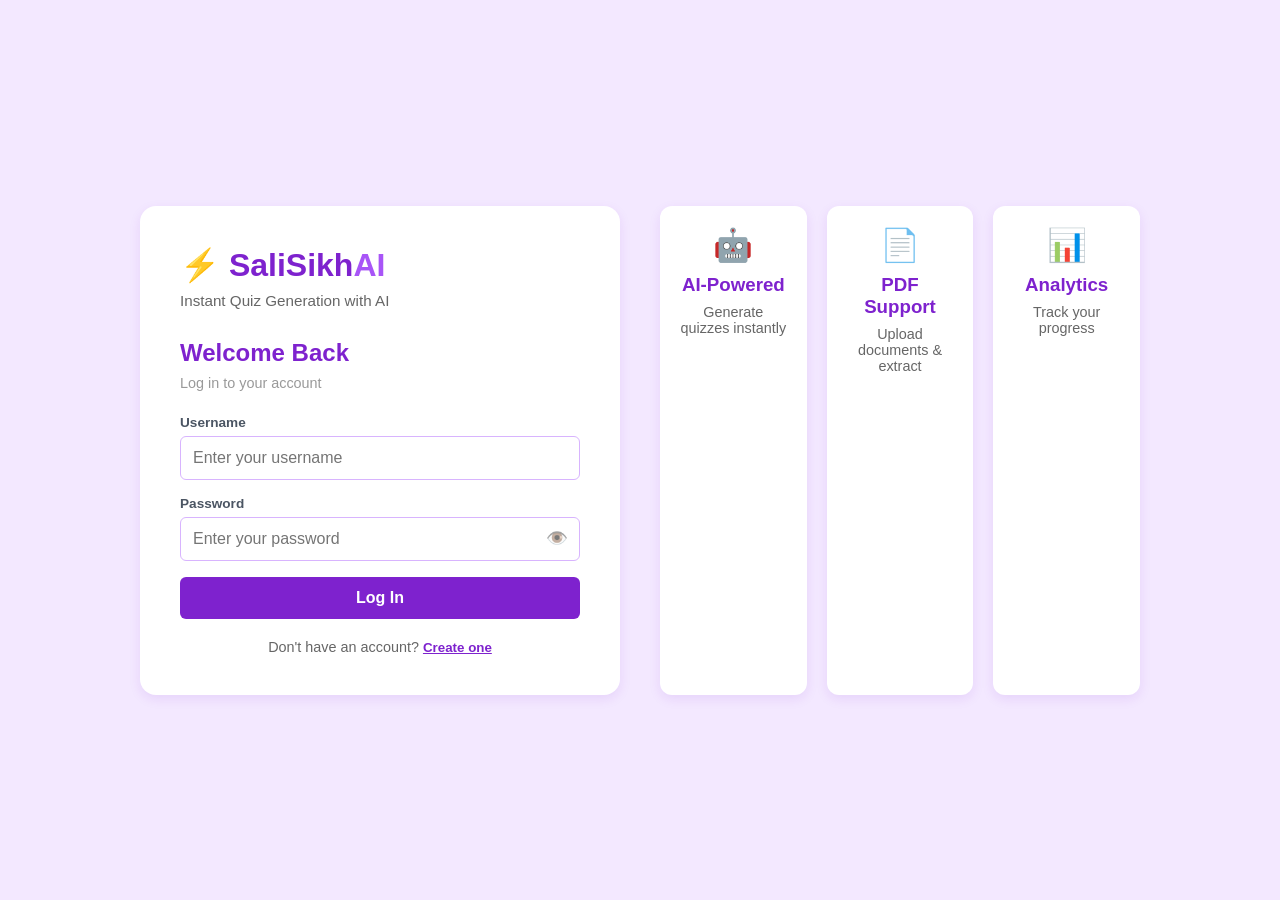
==== static/dashboard.html @ b0270445 "Initial commit" ====
<!DOCTYPE html>
<html lang="en">
<head>
    <meta charset="UTF-8">
    <meta name="viewport" content="width=device-width, initial-scale=1.0">
    <meta name="theme-color" content="#7e22ce">
    <title>Dashboard - SaliSikhayAI</title>
    <link rel="manifest" href="/manifest.json">
    <link rel="stylesheet" href="/static/style.css">
</head>
<body class="dashboard-body">
    <nav class="navbar">
        <div class="nav-container">
            <h1 class="logo">⚡ SaliSikh<span>AI</span></h1>
            <div class="user-profile">
                <span id="welcome-message">Welcome, User</span>
                <button id="logout-btn" class="logout-link">Log Out</button>
            </div>
        </div>
    </nav>

    <main class="dashboard-container">
        
        <section class="generator-section">
            <h2>Generate New Quizzes</h2>
            <p class="section-desc">Create study quizzes in seconds using AI or upload your documents.</p>
            
            <div class="generator-grid">
                <!-- AI Topic Generator -->
                <div class="gen-card prompt-box">
                    <h3>📝 AI Topic Generator</h3>
                    <form id="ai-generation-form">
                        <div class="input-group">
                            <label for="ai-prompt">What topic would you like to study?</label>
                            <textarea id="ai-prompt" placeholder="e.g., Photosynthesis, JavaScript Promises, World War II..." required></textarea>
                        </div>
                        <div class="input-group">
                            <label for="num-questions">Number of Questions</label>
                            <select id="num-questions" class="form-select" required>
                                <option value="">Select number of questions</option>
                                <option value="5">5 Questions</option>
                                <option value="10">10 Questions</option>
                                <option value="15">15 Questions</option>
                                <option value="20">20 Questions</option>
                            </select>
                        </div>
                        <button type="submit" id="generate-btn" class="primary-btn">✨ Generate with AI</button>
                    </form>
                </div>

                <!-- PDF Upload -->
                <div class="gen-card upload-box" id="drop-zone">
                    <div class="upload-icon">📁</div>
                    <h3>📄 Upload Document</h3>
                    <p>Drag &amp; drop your PDF or text file</p>
                    <span class="file-dummy-btn">Browse Files</span>
                    <input type="file" id="file-input" style="display: none;" accept=".pdf,.txt,application/pdf,text/plain" aria-hidden="true">
                    <div class="input-group" style="margin-top: 15px; pointer-events: auto;">
                        <label for="pdf-num-questions" style="pointer-events: none;">Questions</label>
                        <select id="pdf-num-questions" class="form-select" required style="pointer-events: auto;">
                            <option value="5" selected>5 Questions</option>
                            <option value="10">10 Questions</option>
                            <option value="15">15 Questions</option>
                        </select>
                    </div>
                </div>
            </div>

            <!-- Upload Progress -->
            <div id="upload-progress" class="upload-progress hidden">
                <div class="progress-bar">
                    <div class="progress-fill" id="progress-fill"></div>
                </div>
                <p id="progress-text">Processing...</p>
            </div>
        </section>

        <hr class="section-divider">

        <!-- Filters & Stats -->
        <section class="stats-section">
            <div class="stat-card">
                <div class="stat-value" id="total-quizzes">0</div>
                <div class="stat-label">Quizzes Created</div>
            </div>
            <div class="stat-card">
                <div class="stat-value" id="total-attempts">0</div>
                <div class="stat-label">Attempts Completed</div>
            </div>
            <div class="stat-card">
                <div class="stat-value" id="avg-score">0%</div>
                <div class="stat-label">Average Score</div>
            </div>
        </section>

        <hr class="section-divider">

        <section class="decks-section">
            <div class="section-header">
                <h2>Your Quizzes</h2>
                <div class="filter-group">
                    <select id="sort-filter" class="form-select">
                        <option value="recent">Most Recent</option>
                        <option value="oldest">Oldest First</option>
                        <option value="name">Name (A-Z)</option>
                    </select>
                </div>
            </div>
            
            <div class="decks-grid" id="decks-container">
                <div class="loading-spinner">Loading quizzes...</div>
            </div>
        </section>

    </main>

    <!-- Modal for Quiz Confirmation -->
    <div id="quiz-modal" class="modal hidden">
        <div class="modal-content">
            <button class="modal-close" onclick="closeModal()">&times;</button>
            <h3 id="modal-title">Start Quiz</h3>
            <p id="modal-description"></p>
            <div class="modal-buttons">
                <button class="secondary-btn" onclick="closeModal()">Cancel</button>
                <button class="primary-btn" id="start-quiz-btn">Start Quiz</button>
            </div>
        </div>
    </div>

    <script src="/static/app.js"></script>
    <script src="/static/dashboard.js"></script>
</body>
</html>
---- static/style.css ----
/* Base Reset and Font */
* {
    margin: 0;
    padding: 0;
    box-sizing: border-box;
    font-family: 'Segoe UI', Tahoma, Geneva, Verdana, sans-serif;
}

/* CSS Variables */
:root {
    --primary: #7e22ce;
    --primary-dark: #6b21a8;
    --primary-light: #a855f7;
    --secondary: #e9d5ff;
    --danger: #dc2626;
    --success: #10b981;
    --warning: #f59e0b;
    --gray-100: #f3f4f6;
    --gray-200: #e5e7eb;
    --gray-400: #9ca3af;
    --gray-600: #4b5563;
    --shadow: 0 4px 12px rgba(126, 34, 206, 0.1);
}

body {
    background-color: #f3e8ff;
    min-height: 100vh;
    color: #333;
}

/* Auth Pages */
.auth-body {
    display: flex;
    justify-content: center;
    align-items: center;
    padding: 20px;
}

.auth-container {
    display: grid;
    grid-template-columns: 1fr 1fr;
    gap: 40px;
    max-width: 1000px;
    width: 100%;
}

@media (max-width: 768px) {
    .auth-container {
        grid-template-columns: 1fr;
        gap: 20px;
    }
}

.auth-card {
    background: white;
    padding: 40px;
    border-radius: 16px;
    box-shadow: var(--shadow);
}

.logo-section {
    margin-bottom: 30px;
}

.logo-section h1 {
    font-size: 2rem;
    color: var(--primary);
    margin-bottom: 8px;
}

.logo-section span {
    color: var(--primary-light);
}

.tagline {
    color: #666;
    font-size: 0.95rem;
}

.auth-form {
    display: none;
}

.auth-form.active {
    display: block;
    animation: fadeIn 0.3s ease;
}

@keyframes fadeIn {
    from {
        opacity: 0;
        transform: translateY(10px);
    }
    to {
        opacity: 1;
        transform: translateY(0);
    }
}

.auth-form h2 {
    color: var(--primary);
    margin-bottom: 8px;
}

.subtitle {
    color: #999;
    font-size: 0.9rem;
    margin-bottom: 24px;
}

.input-group {
    margin-bottom: 16px;
    display: flex;
    flex-direction: column;
}

.input-group label {
    font-size: 0.85rem;
    font-weight: 600;
    margin-bottom: 6px;
    color: var(--gray-600);
}

.input-group input,
.input-group textarea,
.input-group select {
    padding: 12px;
    border: 1px solid #d8b4fe;
    border-radius: 6px;
    font-size: 1rem;
    outline: none;
    transition: border-color 0.3s ease;
}

.input-group input:focus,
.input-group textarea:focus,
.input-group select:focus {
    border-color: var(--primary);
    box-shadow: 0 0 0 3px rgba(126, 34, 206, 0.1);
}

.input-group textarea {
    resize: none;
    height: 90px;
    font-family: inherit;
}

.password-wrapper {
    position: relative;
    display: flex;
    align-items: center;
}

.password-wrapper input {
    width: 100%;
    padding-right: 40px;
}

.toggle-password {
    position: absolute;
    right: 12px;
    cursor: pointer;
    user-select: none;
    opacity: 0.6;
    background: none;
    border: none;
    font-size: 1.1rem;
}

.toggle-password:hover {
    opacity: 1;
}

/* Buttons */
.primary-btn,
.secondary-btn {
    padding: 12px 24px;
    border: none;
    border-radius: 6px;
    font-size: 1rem;
    font-weight: 600;
    cursor: pointer;
    transition: all 0.2s ease;
    width: 100%;
}

.primary-btn {
    background-color: var(--primary);
    color: white;
}

.primary-btn:hover {
    background-color: var(--primary-dark);
    transform: translateY(-2px);
    box-shadow: 0 8px 16px rgba(126, 34, 206, 0.3);
}

.primary-btn:disabled {
    opacity: 0.6;
    cursor: not-allowed;
}

.secondary-btn {
    background-color: var(--secondary);
    color: var(--primary);
    border: 1px solid #d8b4fe;
}

.secondary-btn:hover {
    background-color: #f3e8ff;
}

.link-btn {
    background: none;
    border: none;
    color: var(--primary);
    cursor: pointer;
    font-weight: 600;
    text-decoration: underline;
}

.link-btn:hover {
    color: var(--primary-dark);
}

/* Auth Switch */
.auth-switch {
    text-align: center;
    margin-top: 20px;
    font-size: 0.9rem;
    color: #666;
}

/* Error Messages */
.error-message {
    color: var(--danger);
    font-size: 0.85rem;
    text-align: center;
    margin-bottom: 10px;
}

/* Features Section */
.features-section {
    display: grid;
    grid-template-columns: repeat(3, 1fr);
    gap: 20px;
}

@media (max-width: 768px) {
    .features-section {
        grid-template-columns: 1fr;
    }
}

.feature {
    background: white;
    padding: 20px;
    border-radius: 12px;
    text-align: center;
    box-shadow: var(--shadow);
}

.feature-icon {
    font-size: 2rem;
    display: block;
    margin-bottom: 10px;
}

.feature h3 {
    color: var(--primary);
    margin-bottom: 8px;
}

.feature p {
    color: #666;
    font-size: 0.9rem;
}

/* Dashboard */
.dashboard-body {
    background-color: #f8f5fe;
}

.navbar {
    background-color: white;
    border-bottom: 1px solid var(--secondary);
    padding: 15px 0;
    position: sticky;
    top: 0;
    z-index: 100;
    box-shadow: 0 2px 4px rgba(0, 0, 0, 0.05);
}

.nav-container {
    max-width: 1200px;
    margin: 0 auto;
    padding: 0 20px;
    display: flex;
    justify-content: space-between;
    align-items: center;
}

.logo {
    font-size: 1.5rem;
    color: var(--primary);
    margin: 0;
}

.logo span {
    color: var(--primary-light);
}

.user-profile {
    display: flex;
    align-items: center;
    gap: 15px;
}

.logout-link {
    background: transparent;
    border: 1px solid var(--primary);
    color: var(--primary);
    padding: 6px 14px;
    border-radius: 6px;
    cursor: pointer;
    font-weight: 600;
    transition: all 0.2s;
}

.logout-link:hover {
    background-color: #f3e8ff;
}

.dashboard-container {
    max-width: 1200px;
    margin: 40px auto;
    padding: 0 20px;
}

.section-desc {
    color: #999;
    margin-bottom: 24px;
}

.section-divider {
    border: 0;
    height: 1px;
    background-color: var(--secondary);
    margin: 40px 0;
}

/* Generator Section */
.generator-grid {
    display: grid;
    grid-template-columns: 1fr 1fr;
    gap: 24px;
}

@media (max-width: 768px) {
    .generator-grid {
        grid-template-columns: 1fr;
    }
}

.gen-card {
    background: white;
    border: 1px solid var(--secondary);
    border-radius: 12px;
    padding: 24px;
    box-shadow: var(--shadow);
}

.gen-card h3 {
    color: var(--primary);
    margin-bottom: 15px;
    font-size: 1.15rem;
}

.form-select {
    width: 100%;
    padding: 10px;
    border: 1px solid #d8b4fe;
    border-radius: 6px;
    background-color: white;
    cursor: pointer;
}

/* Upload Box */
.upload-box {
    display: flex;
    flex-direction: column;
    align-items: center;
    justify-content: center;
    text-align: center;
    border: 2px dashed #c084fc;
    background-color: #faf5ff;
    cursor: pointer;
    transition: background-color 0.3s ease;
    min-height: 250px;
    pointer-events: auto;
    user-select: none;
}

.upload-box:hover {
    background-color: #f3e8ff;
}

.upload-icon {
    font-size: 2.5rem;
    margin-bottom: 10px;
    pointer-events: none;
}

.upload-box p {
    font-size: 0.9rem;
    color: #999;
    margin-bottom: 15px;
    max-width: 250px;
    pointer-events: none;
}

.file-dummy-btn {
    background: white;
    border: 1px solid #d8b4fe;
    padding: 8px 16px;
    border-radius: 6px;
    font-weight: 600;
    font-size: 0.85rem;
    color: var(--primary);
    cursor: pointer;
    pointer-events: auto;
    transition: all 0.2s ease;
}

.file-dummy-btn:hover {
    background-color: #f3e8ff;
    border-color: var(--primary);
}

/* Upload Progress */
.upload-progress {
    margin-top: 20px;
    padding: 16px;
    background: white;
    border-radius: 12px;
    box-shadow: var(--shadow);
}

.upload-progress.hidden {
    display: none;
}

.progress-bar {
    width: 100%;
    height: 8px;
    background-color: #e9d5ff;
    border-radius: 4px;
    overflow: hidden;
    margin-bottom: 10px;
}

.progress-fill {
    height: 100%;
    background: linear-gradient(90deg, var(--primary), var(--primary-light));
    width: 0%;
    transition: width 0.3s ease;
}

.progress-text {
    font-size: 0.9rem;
    color: #666;
}

/* Stats Section */
.stats-section {
    display: grid;
    grid-template-columns: repeat(3, 1fr);
    gap: 20px;
}

@media (max-width: 768px) {
    .stats-section {
        grid-template-columns: 1fr;
    }
}

.stat-card {
    background: white;
    padding: 20px;
    border-radius: 12px;
    text-align: center;
    box-shadow: var(--shadow);
}

.stat-value {
    font-size: 2rem;
    font-weight: 700;
    color: var(--primary);
    margin-bottom: 8px;
}

.stat-label {
    font-size: 0.9rem;
    color: #999;
}

/* Section Header */
.section-header {
    display: flex;
    justify-content: space-between;
    align-items: center;
    margin-bottom: 20px;
    flex-wrap: wrap;
    gap: 10px;
}

.filter-group {
    display: flex;
    gap: 10px;
}

/* Decks Grid */
.decks-grid {
    display: grid;
    grid-template-columns: repeat(auto-fill, minmax(300px, 1fr));
    gap: 20px;
}

@media (max-width: 768px) {
    .decks-grid {
        grid-template-columns: 1fr;
    }
}

/* Quiz Card */
.quiz-card {
    background-color: white;
    border: 1px solid var(--secondary);
    border-radius: 12px;
    padding: 20px;
    box-shadow: var(--shadow);
    display: flex;
    flex-direction: column;
    justify-content: space-between;
    min-height: 180px;
    transition: transform 0.2s, box-shadow 0.2s;
}

.quiz-card:hover {
    transform: translateY(-4px);
    box-shadow: 0 8px 20px rgba(126, 34, 206, 0.15);
}

.quiz-badge {
    display: inline-block;
    background-color: var(--secondary);
    color: var(--primary);
    padding: 4px 10px;
    border-radius: 4px;
    font-size: 0.75rem;
    font-weight: 600;
    margin-bottom: 10px;
    width: fit-content;
}

.quiz-info h4 {
    color: #3b0764;
    font-size: 1.1rem;
    margin: 10px 0;
    line-height: 1.4;
}

.quiz-meta {
    font-size: 0.85rem;
    color: var(--primary);
    font-weight: 600;
}

.quiz-date {
    font-size: 0.8rem;
    color: #999;
    margin-top: 8px;
}

.quiz-actions {
    display: flex;
    justify-content: space-between;
    align-items: center;
    margin-top: 15px;
    padding-top: 15px;
    border-top: 1px solid var(--secondary);
    gap: 10px;
}

.study-btn {
    flex: 1;
    background-color: #faf5ff;
    border: 1px solid #d8b4fe;
    color: var(--primary);
    padding: 8px 16px;
    border-radius: 6px;
    cursor: pointer;
    font-weight: 600;
    font-size: 0.85rem;
    transition: all 0.2s;
}

.study-btn:hover {
    background-color: var(--primary);
    color: white;
}

.delete-btn {
    background: transparent;
    border: none;
    color: #9ca3af;
    cursor: pointer;
    font-size: 1.1rem;
    padding: 5px;
    transition: color 0.2s;
}

.delete-btn:hover {
    color: var(--danger);
}

/* Empty State */
.empty-state {
    grid-column: 1 / -1;
    text-align: center;
    background: white;
    border: 1px dashed #d8b4fe;
    border-radius: 12px;
    padding: 40px;
    color: #999;
}

/* Loading Spinner */
.loading-spinner {
    grid-column: 1 / -1;
    text-align: center;
    padding: 40px;
    color: var(--primary);
}

/* Modal */
.modal {
    position: fixed;
    top: 0;
    left: 0;
    width: 100%;
    height: 100%;
    background: rgba(0, 0, 0, 0.5);
    display: flex;
    align-items: center;
    justify-content: center;
    z-index: 1000;
}

.modal.hidden {
    display: none;
}

.modal-content {
    background: white;
    padding: 30px;
    border-radius: 12px;
    max-width: 400px;
    width: 90%;
    position: relative;
    animation: slideUp 0.3s ease;
}

@keyframes slideUp {
    from {
        transform: translateY(50px);
        opacity: 0;
    }
    to {
        transform: translateY(0);
        opacity: 1;
    }
}

.modal-close {
    position: absolute;
    top: 10px;
    right: 10px;
    background: none;
    border: none;
    font-size: 1.5rem;
    cursor: pointer;
    color: #999;
}

.modal-content h3 {
    color: var(--primary);
    margin-bottom: 10px;
}

.modal-content p {
    color: #666;
    margin-bottom: 20px;
}

.modal-buttons {
    display: flex;
    gap: 10px;
}

.modal-buttons button {
    flex: 1;
}

/* Quiz Page */
.quiz-body {
    background-color: #f8f5fe;
}

.quiz-navbar {
    background-color: white;
    border-bottom: 1px solid var(--secondary);
    padding: 15px 0;
    position: sticky;
    top: 0;
    z-index: 100;
}

.quiz-nav-container {
    max-width: 1200px;
    margin: 0 auto;
    padding: 0 20px;
    display: flex;
    justify-content: space-between;
    align-items: center;
}

.back-btn {
    background: transparent;
    border: none;
    color: var(--primary);
    cursor: pointer;
    font-weight: 600;
    padding: 6px 12px;
}

.back-btn:hover {
    background-color: var(--secondary);
    border-radius: 6px;
}

.quiz-timer {
    font-size: 1.1rem;
    color: var(--primary);
    font-weight: 600;
}

.quiz-container {
    display: grid;
    grid-template-columns: 1fr 250px;
    gap: 20px;
    max-width: 1200px;
    margin: 20px auto;
    padding: 0 20px;
}

@media (max-width: 768px) {
    .quiz-container {
        grid-template-columns: 1fr;
    }
}

.quiz-content {
    background: white;
    padding: 30px;
    border-radius: 12px;
    box-shadow: var(--shadow);
}

.progress-section {
    margin-bottom: 30px;
}

.progress-bar {
    width: 100%;
    height: 8px;
    background-color: #e9d5ff;
    border-radius: 4px;
    overflow: hidden;
    margin-bottom: 10px;
}

.progress-fill {
    height: 100%;
    background: linear-gradient(90deg, var(--primary), var(--primary-light));
    width: 0%;
    transition: width 0.3s ease;
}

.progress-text {
    font-size: 0.9rem;
    color: #999;
}

.question-section {
    margin: 40px 0;
}

.question-badge {
    display: inline-block;
    background-color: var(--secondary);
    color: var(--primary);
    padding: 6px 12px;
    border-radius: 6px;
    font-size: 0.8rem;
    font-weight: 600;
    margin-bottom: 15px;
}

#question-text {
    color: #333;
    margin-bottom: 25px;
    line-height: 1.6;
    font-size: 1.1rem;
}

/* Options */
.options-container {
    display: flex;
    flex-direction: column;
    gap: 12px;
    margin-bottom: 30px;
}

.option-label {
    display: flex;
    align-items: center;
    padding: 15px;
    border: 2px solid #e9d5ff;
    border-radius: 8px;
    cursor: pointer;
    transition: all 0.2s;
    background-color: white;
}

.option-label:hover {
    border-color: var(--primary-light);
    background-color: #faf5ff;
}

.option-label.selected {
    border-color: var(--primary);
    background-color: var(--secondary);
}

.option-label input[type="radio"] {
    margin-right: 12px;
    cursor: pointer;
    width: 18px;
    height: 18px;
}

.answer-feedback {
    padding: 15px;
    border-radius: 8px;
    margin: 20px 0;
    display: none;
}

.answer-feedback.hidden {
    display: none;
}

.answer-feedback.show {
    display: block;
}

/* Quiz Controls */
.quiz-controls {
    display: flex;
    gap: 10px;
    margin-top: 30px;
}

.quiz-controls button {
    flex: 1;
}

/* Question Navigator */
.question-navigator {
    background: white;
    padding: 20px;
    border-radius: 12px;
    box-shadow: var(--shadow);
    height: fit-content;
    position: sticky;
    top: 80px;
}

.question-navigator h4 {
    color: var(--primary);
    margin-bottom: 15px;
}

.navigator-grid {
    display: grid;
    grid-template-columns: repeat(4, 1fr);
    gap: 8px;
}

@media (max-width: 768px) {
    .navigator-grid {
        grid-template-columns: repeat(5, 1fr);
    }
}

.nav-btn {
    aspect-ratio: 1;
    border: 2px solid #e9d5ff;
    border-radius: 6px;
    background: white;
    color: var(--primary);
    cursor: pointer;
    font-weight: 600;
    transition: all 0.2s;
}

.nav-btn:hover {
    border-color: var(--primary);
}

.nav-btn.current {
    background-color: var(--primary);
    color: white;
    border-color: var(--primary);
}

.nav-btn.answered {
    background-color: var(--secondary);
    border-color: var(--primary);
}

/* Results Page */
.results-body {
    background-color: #f8f5fe;
}

.results-container {
    max-width: 800px;
    margin: 30px auto;
    padding: 0 20px;
}

.results-card {
    background: white;
    padding: 40px;
    border-radius: 16px;
    box-shadow: var(--shadow);
}

.score-display {
    text-align: center;
    margin-bottom: 40px;
}

.score-circle {
    width: 200px;
    height: 200px;
    margin: 0 auto 20px;
    border-radius: 50%;
    display: flex;
    align-items: center;
    justify-content: center;
    background: linear-gradient(135deg, var(--primary), var(--primary-light));
    box-shadow: 0 8px 20px rgba(126, 34, 206, 0.3);
}

.score-inner {
    text-align: center;
    color: white;
}

.score-number {
    font-size: 3.5rem;
    font-weight: bold;
    display: block;
}

.score-percent {
    font-size: 1.5rem;
    font-weight: 600;
}

#result-message {
    color: var(--primary);
    margin-bottom: 8px;
}

#result-subtitle {
    color: #999;
}

/* Results Stats */
.results-stats {
    display: grid;
    grid-template-columns: repeat(3, 1fr);
    gap: 20px;
    margin: 30px 0;
    padding: 20px 0;
    border-top: 1px solid var(--secondary);
    border-bottom: 1px solid var(--secondary);
}

@media (max-width: 768px) {
    .results-stats {
        grid-template-columns: 1fr;
    }
}

.stat-item {
    text-align: center;
}

.stat-label {
    font-size: 0.9rem;
    color: #999;
    display: block;
    margin-bottom: 8px;
}

.stat-value {
    font-size: 1.5rem;
    font-weight: 700;
    color: var(--primary);
}

/* Detailed Results */
.detailed-results {
    margin-top: 30px;
}

.detailed-results h3 {
    color: var(--primary);
    margin-bottom: 20px;
}

.results-list {
    display: flex;
    flex-direction: column;
    gap: 12px;
}

.result-item {
    padding: 15px;
    border: 2px solid #e9d5ff;
    border-radius: 8px;
    background-color: #faf5ff;
}

.result-item.correct {
    border-color: #10b981;
    background-color: #f0fdf4;
}

.result-item.incorrect {
    border-color: var(--danger);
    background-color: #fef2f2;
}

.result-question {
    display: flex;
    gap: 12px;
}

.result-icon {
    font-size: 1.3rem;
    font-weight: bold;
    min-width: 30px;
    text-align: center;
}

.result-item.correct .result-icon {
    color: #10b981;
}

.result-item.incorrect .result-icon {
    color: var(--danger);
}

.result-content {
    flex: 1;
}

.result-text {
    font-weight: 600;
    color: var(--primary);
    margin-bottom: 8px;
}

.result-answer {
    font-size: 0.9rem;
    color: #666;
}

.result-correct {
    font-size: 0.9rem;
    color: #10b981;
    margin-top: 8px;
    font-weight: 500;
}

/* Results Actions */
.results-actions {
    display: flex;
    gap: 10px;
    margin-top: 30px;
}

.results-actions button {
    flex: 1;
}

/* Notifications */
.notification {
    position: fixed;
    bottom: 20px;
    right: 20px;
    padding: 16px 24px;
    border-radius: 8px;
    color: white;
    font-weight: 600;
    z-index: 2000;
    animation: slideInRight 0.3s ease;
}

@keyframes slideInRight {
    from {
        transform: translateX(400px);
        opacity: 0;
    }
    to {
        transform: translateX(0);
        opacity: 1;
    }
}

.notification-success {
    background: var(--success);
}

.notification-error {
    background: var(--danger);
}

/* Utility Classes */
.hidden {
    display: none !important;
}

.link {
    color: var(--primary);
    text-decoration: none;
    cursor: pointer;
}

.link:hover {
    text-decoration: underline;
}

/* Mobile Optimizations */
@media (max-width: 480px) {
    .auth-card {
        padding: 20px;
    }

    .results-card {
        padding: 20px;
    }

    .quiz-content {
        padding: 15px;
    }

    .score-circle {
        width: 150px;
        height: 150px;
    }

    .score-number {
        font-size: 2.5rem;
    }

    .score-percent {
        font-size: 1.1rem;
    }
}

/* PWA Install Prompt */
.pwa-install-prompt {
    position: fixed;
    bottom: 20px;
    left: 20px;
    background: white;
    padding: 16px;
    border-radius: 12px;
    box-shadow: 0 8px 24px rgba(0, 0, 0, 0.15);
    max-width: 300px;
    z-index: 1000;
}

.pwa-install-prompt p {
    margin-bottom: 12px;
    color: #333;
}

.pwa-install-prompt button {
    width: 100%;
    padding: 10px;
    margin-bottom: 8px;
    cursor: pointer;
}
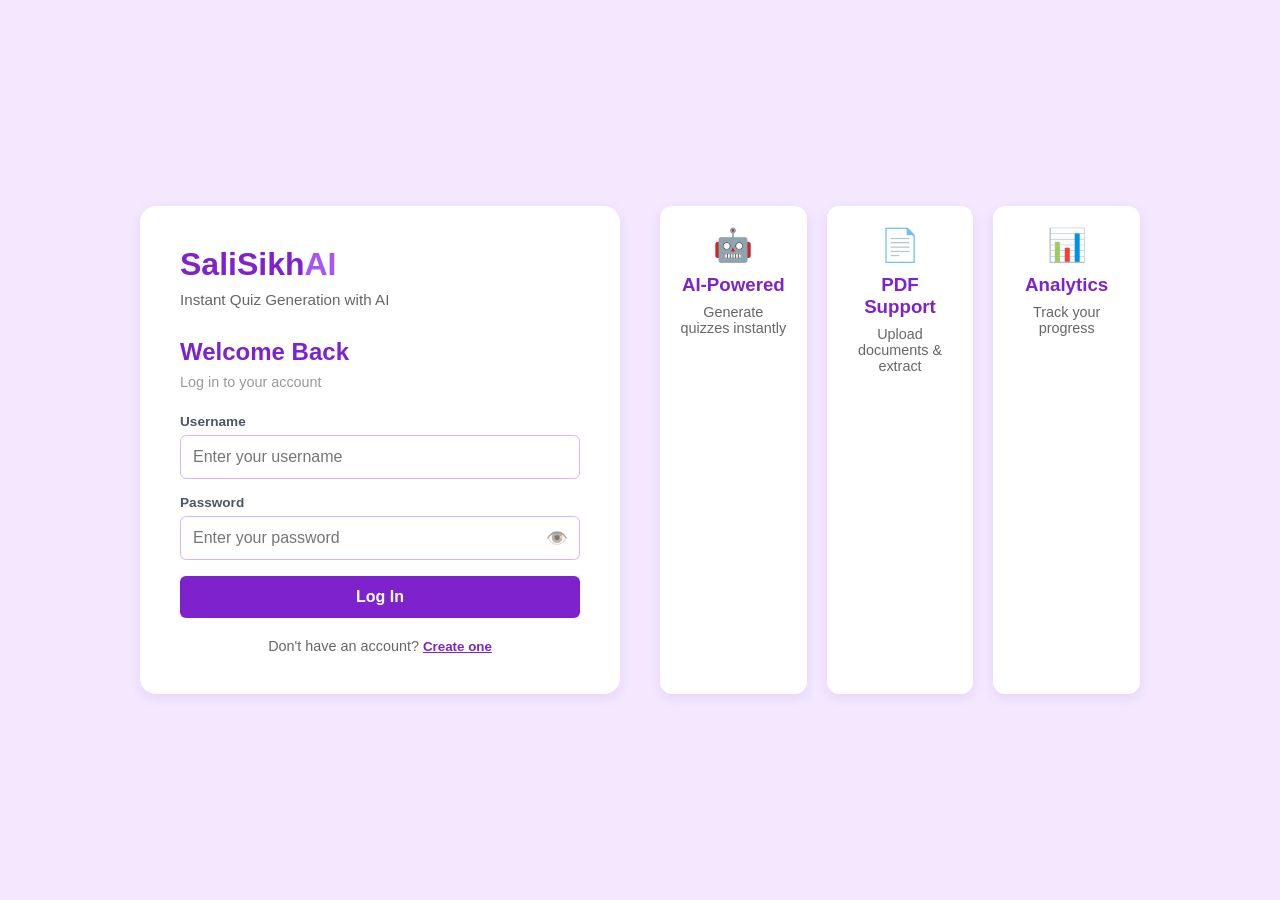
==== commit 97f2d89d: "Voice Control Integration I added the voice control for voice input" ====
--- a/static/dashboard.html
+++ b/static/dashboard.html
@@ -129,5 +129,6 @@
 
     <script src="/static/app.js"></script>
     <script src="/static/dashboard.js"></script>
+    <script src="/static/voice-control.js"></script>
 </body>
 </html>
--- a/static/style.css
+++ b/static/style.css
@@ -1219,3 +1219,170 @@
     margin-bottom: 8px;
     cursor: pointer;
 }
+
+
+/* ===== VOICE CONTROL STYLES ===== */
+
+#voice-control-container {
+    position: fixed;
+    bottom: 30px;
+    right: 30px;
+    z-index: 999;
+    font-family: 'Segoe UI', Tahoma, Geneva, Verdana, sans-serif;
+}
+
+.voice-control-panel {
+    display: flex;
+    align-items: center;
+    gap: 12px;
+    background: white;
+    padding: 12px;
+    border-radius: 50px;
+    box-shadow: 0 4px 20px rgba(126, 34, 206, 0.2);
+    animation: slideIn 0.3s ease;
+}
+
+@keyframes slideIn {
+    from {
+        opacity: 0;
+        transform: translateY(20px) translateX(20px);
+    }
+    to {
+        opacity: 1;
+        transform: translateY(0) translateX(0);
+    }
+}
+
+.voice-mic-btn {
+    background: linear-gradient(135deg, #7e22ce 0%, #a855f7 100%);
+    border: none;
+    border-radius: 50%;
+    width: 50px;
+    height: 50px;
+    padding: 0;
+    cursor: pointer;
+    display: flex;
+    align-items: center;
+    justify-content: center;
+    font-size: 24px;
+    transition: all 0.3s ease;
+    box-shadow: 0 2px 8px rgba(126, 34, 206, 0.3);
+}
+
+.voice-mic-btn:hover {
+    transform: scale(1.1);
+    box-shadow: 0 4px 12px rgba(126, 34, 206, 0.4);
+}
+
+.voice-mic-btn:active {
+    transform: scale(0.95);
+}
+
+.voice-icon {
+    display: block;
+    animation: pulse 0.5s ease-in-out;
+}
+
+@keyframes pulse {
+    0%, 100% { transform: scale(1); }
+    50% { transform: scale(1.1); }
+}
+
+.voice-info {
+    display: flex;
+    flex-direction: column;
+    gap: 4px;
+    max-width: 250px;
+}
+
+.voice-status-badge {
+    display: flex;
+    align-items: center;
+    gap: 6px;
+    font-size: 13px;
+    font-weight: 600;
+    padding: 4px 8px;
+    border-radius: 20px;
+    white-space: nowrap;
+}
+
+.voice-status-badge.idle {
+    color: #7e22ce;
+    background: #f3e8ff;
+}
+
+.voice-status-badge.listening {
+    color: #1976d2;
+    background: #e3f2fd;
+    animation: blink 1s infinite;
+}
+
+.voice-status-badge.creating {
+    color: #f57c00;
+    background: #fff3e0;
+    animation: spin 1s linear infinite;
+}
+
+.voice-status-badge.success {
+    color: #10b981;
+    background: #ecfdf5;
+    animation: slideIn 0.5s ease;
+}
+
+.voice-status-badge.error {
+    color: #dc2626;
+    background: #fee2e2;
+}
+
+@keyframes blink {
+    0%, 49%, 100% { opacity: 1; }
+    50%, 99% { opacity: 0.5; }
+}
+
+@keyframes spin {
+    from { transform: rotate(0deg); }
+    to { transform: rotate(360deg); }
+}
+
+.voice-transcript {
+    font-size: 12px;
+    color: #666;
+    max-height: 60px;
+    overflow-y: auto;
+    min-height: 18px;
+    padding: 2px 4px;
+}
+
+/* Mobile responsiveness */
+@media (max-width: 768px) {
+    #voice-control-container {
+        bottom: 20px;
+        right: 20px;
+    }
+    
+    .voice-control-panel {
+        gap: 8px;
+        padding: 10px;
+    }
+    
+    .voice-mic-btn {
+        width: 44px;
+        height: 44px;
+        font-size: 20px;
+    }
+    
+    .voice-info {
+        display: none;
+    }
+    
+    .voice-control-panel:hover .voice-info {
+        display: flex;
+        position: absolute;
+        bottom: 60px;
+        right: 0;
+        background: white;
+        padding: 8px 12px;
+        border-radius: 8px;
+        box-shadow: 0 2px 8px rgba(0, 0, 0, 0.1);
+    }
+}
